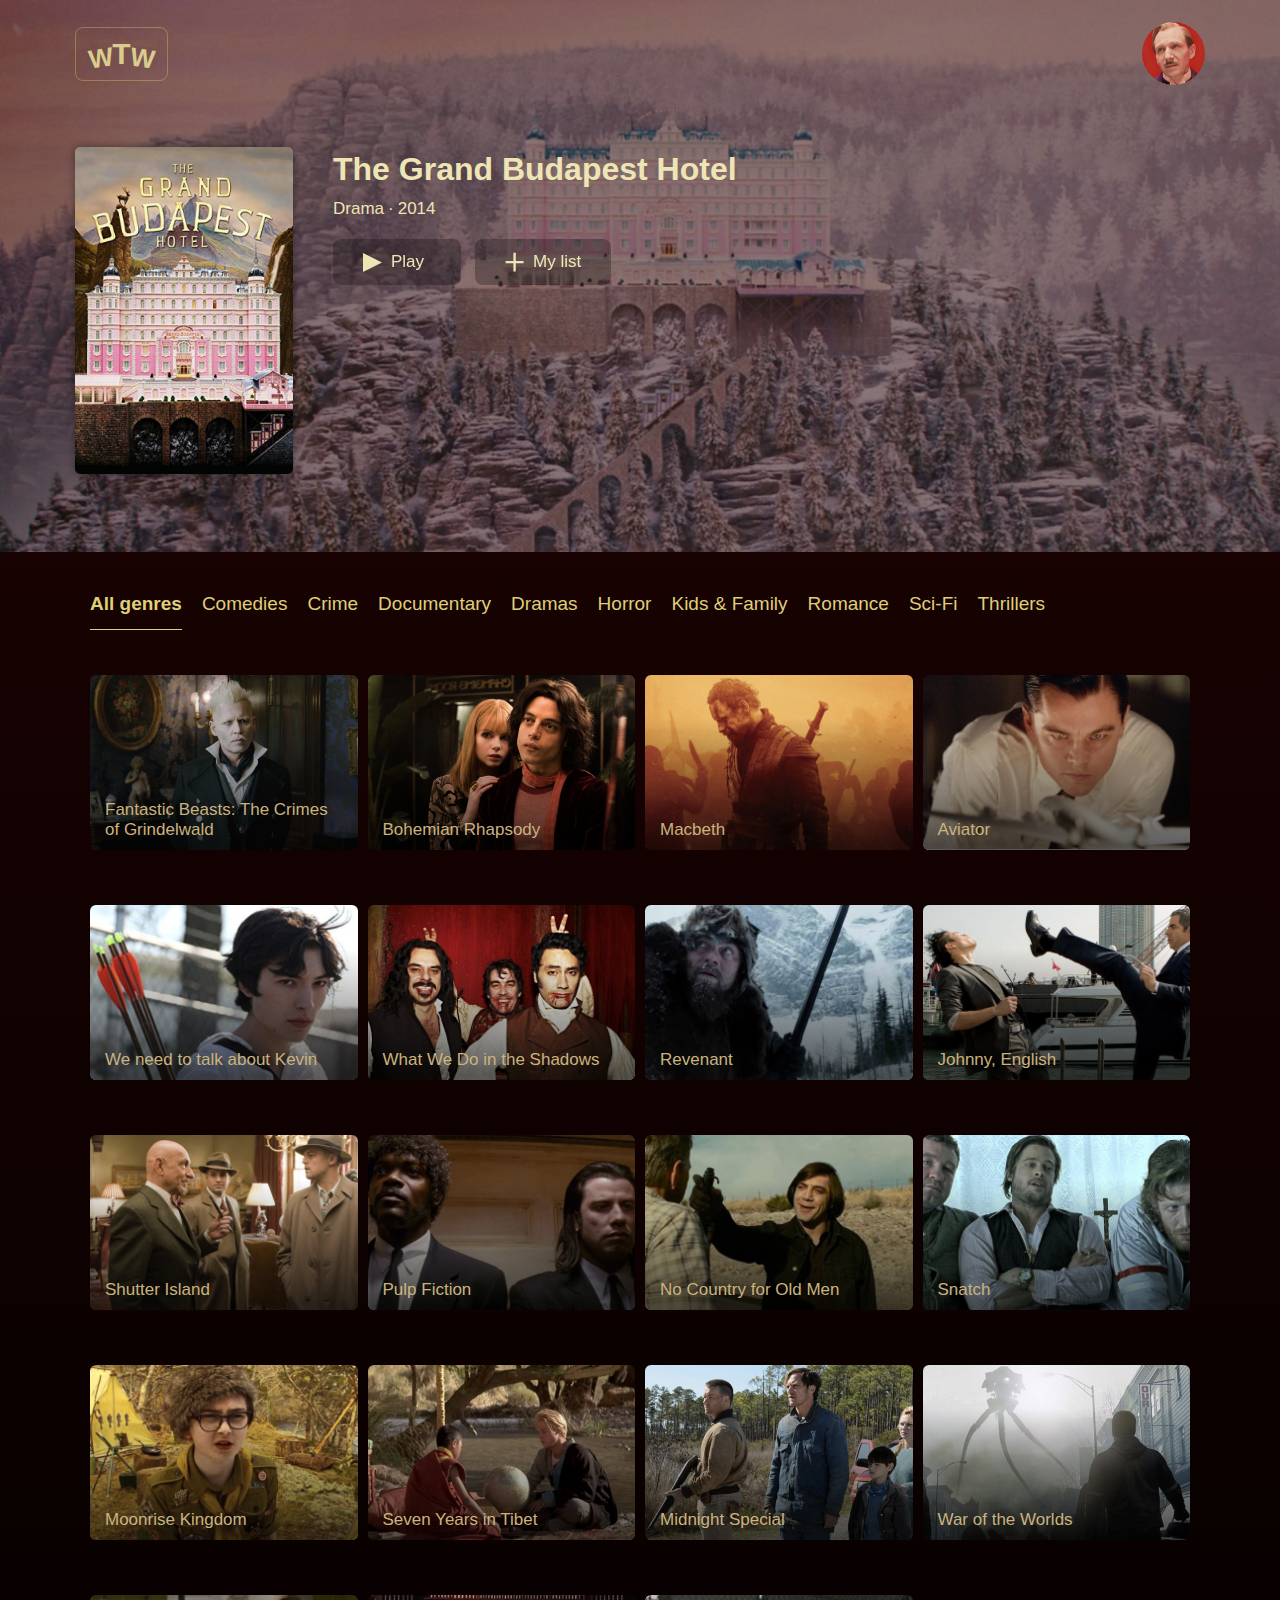
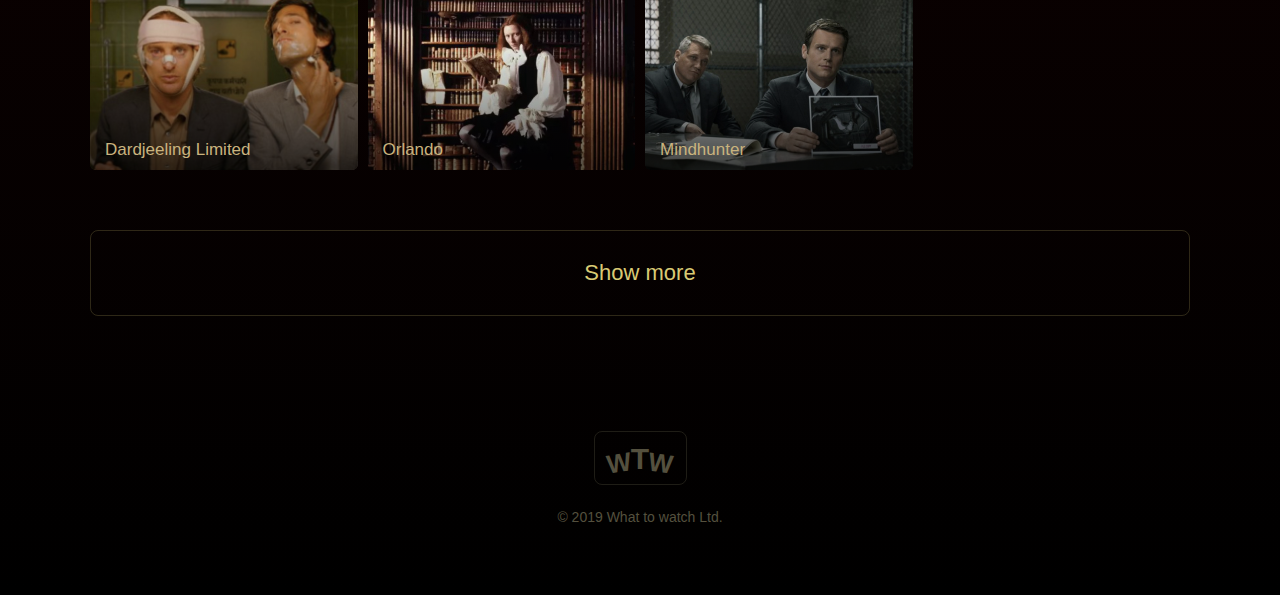
==== demos/what-to-whatch/index.html @ 5babccd8 "добавляет what-to-whatch" ====
<!DOCTYPE html>
<html lang="en">
<head>
  <meta charset="UTF-8">
  <title>WTW</title>
  <meta name="robots" content="noindex, nofollow">
  <meta name="viewport" content="width=device-width, initial-scale=1">
  <link rel="stylesheet" href="./css/main.min.css">
</head>

<body>
    <div class="visually-hidden">
      <!-- inject:svg --><svg xmlns="http://www.w3.org/2000/svg" xmlns:xlink="http://www.w3.org/1999/xlink">
        <symbol id="add" viewBox="0 0 19 20">
          <!-- Generator: Sketch 52.2 (67145) - http://www.bohemiancoding.com/sketch -->
          <title>+</title>
          <desc>Created with Sketch.</desc>
          <g id="Page-1" stroke="none" stroke-width="1" fill="none" fill-rule="evenodd">
            <polygon id="+" fill="#EEE5B5"
              points="10.777832 11.2880859 10.777832 19.5527344 8.41650391 19.5527344 8.41650391 11.2880859 0.627929688 11.2880859 0.627929688 8.92675781 8.41650391 8.92675781 8.41650391 0.662109375 10.777832 0.662109375 10.777832 8.92675781 18.5664062 8.92675781 18.5664062 11.2880859" />
          </g>
        </symbol>
        <symbol id="full-screen" viewBox="0 0 27 27">
          <path fill-rule="evenodd" clip-rule="evenodd" d="M23.8571 0H16V3.14286H23.8571V11H27V3.14286V0H23.8571Z"
            fill="#FFF9D9" fill-opacity="0.7" />
          <path fill-rule="evenodd" clip-rule="evenodd" d="M27 23.8571V16H23.8571V23.8571H16V27H23.8571H27L27 23.8571Z"
            fill="#FFF9D9" fill-opacity="0.7" />
          <path fill-rule="evenodd" clip-rule="evenodd"
            d="M0 3.14286L0 11H3.14286L3.14286 3.14286L11 3.14286V0H3.14286H0L0 3.14286Z" fill="#FFF9D9"
            fill-opacity="0.7" />
          <path fill-rule="evenodd" clip-rule="evenodd"
            d="M3.14286 27H11V23.8571H3.14286L3.14286 16H0L0 23.8571V27H3.14286Z" fill="#FFF9D9" fill-opacity="0.7" />
        </symbol>
        <symbol id="in-list" viewBox="0 0 18 14">
          <path fill-rule="evenodd" clip-rule="evenodd"
            d="M2.40513 5.35353L6.1818 8.90902L15.5807 0L18 2.80485L6.18935 14L0 8.17346L2.40513 5.35353Z" fill="#EEE5B5" />
        </symbol>
        <symbol id="pause" viewBox="0 0 14 21">
          <!-- Generator: Sketch 52.2 (67145) - http://www.bohemiancoding.com/sketch -->
          <title>Artboard</title>
          <desc>Created with Sketch.</desc>
          <g id="Artboard" stroke="none" stroke-width="1" fill="none" fill-rule="evenodd">
            <polygon id="Line" fill="#EEE5B5" fill-rule="nonzero" points="0 -1.11910481e-13 4 -1.11910481e-13 4 21 0 21" />
            <polygon id="Line" fill="#EEE5B5" fill-rule="nonzero"
              points="10 -1.11910481e-13 14 -1.11910481e-13 14 21 10 21" />
          </g>
        </symbol>
        <symbol id="play-s" viewBox="0 0 19 19" fill="none">
          <path fill-rule="evenodd" clip-rule="evenodd" d="M0 0L19 9.5L0 19V0Z" fill="#EEE5B5"/>
          </symbol>
      </svg><!-- endinject -->
    </div>

  <div id="root"></div>
  <script src="./bundle.js"></script>
</body>
</html>
---- demos/what-to-whatch/css/main.min.css ----
@charset "UTF-8";
/*! normalize.css v8.0.0 | MIT License | github.com/necolas/normalize.css */
@keyframes lds-dual-ring{0%{transform:rotate(0deg)}to{transform:rotate(360deg)}}html{line-height:1.15;-webkit-text-size-adjust:none;-moz-text-size-adjust:none;-ms-text-size-adjust:none;text-size-adjust:none;-ms-touch-action:manipulation;touch-action:manipulation}body,sub,sup{position:relative}body{font-family:"Arial","Helvetica",sans-serif;color:#000;background-color:#fff;margin:0;min-width:1000px;-webkit-font-smoothing:antialiased;-moz-osx-font-smoothing:grayscale;-webkit-tap-highlight-color:transparent;font-size:19px;line-height:23px}h1{font-size:2em;margin:.67em 0}hr{-webkit-box-sizing:content-box;box-sizing:content-box;height:0;overflow:visible}code,kbd,pre,samp{font-family:monospace,monospace;font-size:1em}a{background-color:transparent}abbr[title]{border-bottom:none;-webkit-text-decoration:underline dotted;text-decoration:underline dotted}b,strong{font-weight:bolder}small{font-size:80%}sub,sup{font-size:75%;line-height:0;vertical-align:baseline}sub{bottom:-.25em}sup{top:-.5em}img{border-style:none}button,input,optgroup,select,textarea{font-family:inherit;font-size:100%;line-height:1.15;margin:0}button,input{overflow:visible}button,select{text-transform:none}input{border-radius:0;-webkit-box-shadow:none;box-shadow:none}[type=button],[type=reset],[type=submit],button{-webkit-appearance:button}[type=button]::-moz-focus-inner,[type=reset]::-moz-focus-inner,[type=submit]::-moz-focus-inner,button::-moz-focus-inner{border-style:none;padding:0}[type=button]:-moz-focusring,[type=reset]:-moz-focusring,[type=submit]:-moz-focusring,button:-moz-focusring{outline:1px dotted ButtonText}fieldset{padding:.35em .75em .625em}legend{color:inherit;display:table;max-width:100%;white-space:normal}progress{vertical-align:baseline}textarea{overflow:auto}[type=checkbox],[type=radio],legend{-webkit-box-sizing:border-box;box-sizing:border-box;padding:0}[type=number]::-webkit-inner-spin-button,[type=number]::-webkit-outer-spin-button{height:auto}[type=search]{-webkit-appearance:textfield;outline-offset:-2px}[type=search]::-webkit-search-decoration{-webkit-appearance:none}::-webkit-file-upload-button{-webkit-appearance:button;font:inherit}details,main{display:block}summary{display:list-item}[hidden],template{display:none}:root{-webkit-box-sizing:border-box;box-sizing:border-box}*,::after,::before{-webkit-box-sizing:inherit;box-sizing:inherit;outline:0}.visually-hidden{position:absolute;width:1px;height:1px;margin:-1px;padding:0;overflow:hidden;white-space:nowrap;border:0;clip:rect(0 0 0 0);-webkit-clip-path:inset(100%);clip-path:inset(100%)}.add-review{padding-top:62px;width:520px;margin:0 auto}.add-review__text{background:#e8c3c4;border-radius:8px}.add-review__textarea{display:block;width:100%;border:0;background:0 0;resize:vertical;height:150px;min-height:150px;padding:25px;font-size:17px;color:#252525;line-height:24px}.add-review__textarea::-webkit-input-placeholder{opacity:1;color:#252525}.add-review__textarea:-ms-input-placeholder,.add-review__textarea::-ms-input-placeholder{opacity:1;color:#252525}.add-review__textarea::placeholder{opacity:1;color:#252525}.add-review__submit{display:-webkit-box;display:-ms-flexbox;display:flex;-webkit-box-pack:end;-ms-flex-pack:end;justify-content:flex-end;padding:10px 20px}.add-review__btn{display:block;padding:0;border:0;background:0 0;font-size:17px;color:#866866;letter-spacing:0;line-height:27px;font-weight:700;cursor:pointer;-webkit-transition:opacity .2s;transition:opacity .2s}.add-review__btn:hover{opacity:.5}.breadcrumbs{margin:0 20px}.breadcrumbs__list{padding:0;margin:0;list-style:none}.breadcrumbs__item,.breadcrumbs__list{display:-webkit-box;display:-ms-flexbox;display:flex}.breadcrumbs__item:not(:last-child)::after{content:'/';margin-left:5px;margin-right:5px;font-size:17px;line-height:20px}.breadcrumbs__link,.btn{text-decoration:none;color:#eee5b5;font-size:17px;line-height:20px}.breadcrumbs__link{-webkit-transition:color .2s;display:block;transition:color .2s}.breadcrumbs__link[href]:hover{color:#dfcf77}.btn{display:inline-block;vertical-align:top;border:0;background:0 0;cursor:pointer;background:rgba(0,0,0,.26);border-radius:8px;padding:13px 30px;-webkit-transition:.2s background-color,.2s -webkit-transform;transition:.2s background-color,.2s transform;transition:.2s background-color,.2s transform,.2s -webkit-transform;will-change:transform;display:-webkit-box;display:-ms-flexbox;display:flex;-webkit-box-align:center;-ms-flex-align:center;align-items:center;min-width:128px}.btn:hover{background:rgba(0,0,0,.51);-webkit-transform:scale(1.1);transform:scale(1.1)}.btn img,.btn svg{vertical-align:top;margin-right:9px}.catalog{margin-bottom:115px;max-width:1300px;width:100%;margin-left:auto;margin-right:auto;padding:0 75px}.catalog--like-this{padding-top:30px;margin-bottom:160px}.catalog__title{margin:0 0 12px;font-size:22px;line-height:26px;color:#dfcf77;font-weight:400}.catalog__genres-list{padding:25px 0;margin:0;list-style:none;display:-webkit-box;display:-ms-flexbox;display:flex;-ms-flex-wrap:wrap;flex-wrap:wrap}.catalog__genres-item{margin-right:20px;margin-bottom:20px}.catalog__genres-item--active .catalog__genres-link{font-weight:700}.catalog__genres-item--active .catalog__genres-link::after,.catalog__genres-link:hover::after,.movie-nav__item--active .movie-nav__link::after,.movie-nav__link:hover::after{display:block}.catalog__genres-item:last-child{margin-right:0}.catalog__genres-link{display:block;color:#dfcf77;text-decoration:none;position:relative;padding-bottom:15px;-webkit-transition:font-weight;transition:font-weight}.catalog__genres-link::after{content:'';position:absolute;z-index:1;left:0;right:0;height:1px;bottom:0;background:#d9cd8d;display:none}.catalog__movies-list{display:-webkit-box;display:-ms-flexbox;display:flex;-ms-flex-wrap:wrap;flex-wrap:wrap;-webkit-box-align:start;-ms-flex-align:start;align-items:flex-start;margin-bottom:60px}.catalog__movies-list:last-child{margin-bottom:0}.catalog__movies-card{width:calc((100% - 30px)/4);margin-right:10px;margin-bottom:55px}.catalog__movies-card:nth-child(4n){margin-right:0}.catalog__movies-card:nth-last-child(-n+4){margin-bottom:0}.catalog__button{display:block;width:100%;padding:29px 40px;background:0 0;border:1px solid rgba(217,202,116,.2);border-radius:8px;-webkit-transition:border-color .2s;transition:border-color .2s;font-size:22px;line-height:26px;text-align:center;color:#d9ca74;cursor:pointer}.catalog__button:hover{border-color:rgba(217,202,116,.5)}.copyright{text-align:center;font-size:14px;line-height:16px;color:#54503e}.copyright p,.sign-in__message p{margin:0}.logo__link{border:1px solid rgba(223,207,119,.36);border-radius:8px;width:93px;height:54px;color:#d9cd8d;display:-webkit-box;display:-ms-flexbox;display:flex;text-align:center;-webkit-box-align:center;-ms-flex-align:center;align-items:center;-webkit-box-pack:center;-ms-flex-pack:center;justify-content:center;font-weight:700;text-decoration:none;-webkit-transition:color .2s,border-color .2s;transition:color .2s,border-color .2s}.logo__link[href]:focus,.logo__link[href]:hover{border-color:rgba(84,80,62,.36);color:#54503e}.logo__link--light{border:1px solid rgba(84,80,62,.36);margin:0 auto 24px;color:#54503e}.logo__link--light[href]:focus,.logo__link--light[href]:hover{border-color:rgba(223,207,119,.36);color:#d9cd8d}.logo__letter{font-size:26px}.logo__letter--1{-webkit-transform:rotate(-9deg) translateY(5px);transform:rotate(-9deg) translateY(5px)}.logo__letter--2{font-size:30px}.logo__letter--3{-webkit-transform:rotate(8deg) translateY(5px);transform:rotate(8deg) translateY(5px)}.movie-card{position:relative;z-index:1;color:#eee5b5;padding-bottom:78px;background:#e1b0b2}.movie-card--full{padding-bottom:45px;min-height:100vh}.movie-card__hero{position:relative;z-index:1;min-height:555px;padding-bottom:210px}.movie-card__bg,.movie-card__bg::after{position:absolute;z-index:-1;top:0;bottom:0;left:0;right:0}.movie-card__bg::after{content:'';z-index:1;background:rgba(0,0,0,.4)}.movie-card__bg img,.movie-card__poster img{vertical-align:top;width:100%;height:100%;-o-object-fit:cover;object-fit:cover}.movie-card__bg img{-o-object-position:center top;object-position:center top;font-family:"object-fit:cover;object-position:center top"}.movie-card__head{margin-bottom:40px}.movie-card__wrap{max-width:1300px;margin-left:auto;margin-right:auto;padding:0 75px}.movie-card__info{display:-webkit-box;display:-ms-flexbox;display:flex;-webkit-box-align:start;-ms-flex-align:start;align-items:flex-start}.movie-card__poster{border-radius:5px;overflow:hidden;-webkit-box-shadow:0 0 8px 0 rgba(0,0,0,.4);box-shadow:0 0 8px 0 rgba(0,0,0,.4);width:218px;height:327px;margin-right:40px;-ms-flex-negative:0;flex-shrink:0}.movie-card__poster--big{width:273px;height:410px}.movie-card__poster--small{width:132px;height:198px;margin-left:auto;margin-right:auto;-webkit-transform:translateY(40px);transform:translateY(40px)}.movie-card__poster img{font-family:"object-fit:cover"}.movie-card__desc{-webkit-box-flex:1;-ms-flex-positive:1;flex-grow:1}.movie-card__title{font-family:"Arial Black",sans-serif;font-size:32px;line-height:45px;margin:0 0 7px}.movie-card__meta{font-size:17px;line-height:20px;margin:0 0 20px}.movie-card__genre::after{content:'·';margin-left:4px;margin-right:4px}.movie-card__buttons,.movie-card__meta{display:-webkit-box;display:-ms-flexbox;display:flex}.movie-card__button{margin-right:14px}.movie-card__button:last-child,.movie-card__reviews-col:last-child,.movie-card__text-col:last-child{margin-right:0}.movie-card__translate-top{margin-top:-170px;position:relative;z-index:2}.movie-card__nav{height:170px;display:-webkit-box;display:-ms-flexbox;display:flex;-webkit-box-orient:vertical;-webkit-box-direction:normal;-ms-flex-direction:column;flex-direction:column;-webkit-box-pack:end;-ms-flex-pack:end;justify-content:flex-end}.movie-card__text{color:#252525;width:635px;font-size:19px;line-height:27px}.movie-card__director{line-height:21px;color:rgba(0,0,0,.4)}.movie-card__starring{line-height:24px;color:rgba(0,0,0,.4)}.movie-card__row{display:-webkit-box;display:-ms-flexbox;display:flex;-webkit-box-align:start;-ms-flex-align:start;align-items:flex-start}.movie-card__text-col{width:155px;margin-right:35px}.movie-card__details-item{font-size:19px;line-height:30px}.movie-card__details-name{display:block;color:#252525;font-weight:700}.movie-card__details-value{color:#131313}.movie-card__reviews{padding-top:20px}.movie-card__reviews-col{width:calc((100% - 60px)/2);margin-right:60px;max-width:380px}.movie-card__header{position:relative}.movie-nav__list{padding:0;margin:0;list-style:none;display:-webkit-box;display:-ms-flexbox;display:flex;-ms-flex-wrap:wrap;flex-wrap:wrap}.movie-nav__item{margin-right:35px}.movie-nav__item--active .movie-nav__link{font-weight:700}.movie-nav__item:last-child{margin-right:0}.movie-nav__link{display:block;color:#eee5b5;text-decoration:none;position:relative;padding-bottom:19px}.movie-nav__link::after{content:'';position:absolute;z-index:1;left:0;right:0;height:4px;bottom:0;background:#eee5b5;display:none}.movie-rating{display:-webkit-box;display:-ms-flexbox;display:flex;-webkit-box-align:center;-ms-flex-align:center;align-items:center;padding-top:35px;padding-bottom:25px}.movie-rating__score{background:rgba(255,255,255,.24);border-radius:8px;font-size:30px;line-height:36px;color:rgba(0,0,0,.5);padding:8px 12px;margin-right:9px}.movie-rating__meta{margin:0;font-size:19px;color:rgba(0,0,0,.5);display:-webkit-box;display:-ms-flexbox;display:flex}.movie-rating__level{font-weight:700}.movie-rating__level::after{content:'·';margin-left:4px;margin-right:4px;font-weight:400}.movie-rating__count{color:#382c2a}.page-content{background-image:-webkit-gradient(linear,left top,left bottom,from(#180202),to(#000));background-image:linear-gradient(-180deg,#180202 0,#000 100%);color:#c9b37e;padding:15px 15px 70px}.page-header{display:-webkit-box;display:-ms-flexbox;display:flex;-webkit-box-align:center;-ms-flex-align:center;align-items:center;max-width:1300px;margin-left:auto;margin-right:auto;padding:22px 75px}.page-title{font-size:30px;line-height:36px;color:#dfcf77;font-weight:300;margin:0 auto}.player{position:fixed;top:0;left:0;right:0;bottom:0;z-index:1}.player__video{width:100%;height:100%;-o-object-fit:cover;font-family:"object-fit:cover";object-fit:cover}.player__exit{display:block;position:absolute;z-index:2;background:rgba(255,249,217,.12);border-radius:8px;top:37px;right:32px;border:0;font-size:17px;line-height:26px;color:#eee5b5;padding:10px 20px;width:93px;text-align:center;cursor:pointer}.player__controls{position:absolute;z-index:2;left:0;right:0;bottom:0;padding:25px}.player__controls-row{display:-webkit-box;display:-ms-flexbox;display:flex;-webkit-box-align:center;-ms-flex-align:center;align-items:center;margin-bottom:15px}.player__controls-row:last-child{margin-bottom:0}.player__time{-webkit-box-flex:1;-ms-flex-positive:1;flex-grow:1;margin-right:20px;position:relative}.player__progress{-webkit-appearance:none;width:100%;background:rgba(255,251,231,.35);border-radius:1px;border:0;height:4px;display:block}.player__progress::-moz-progress-bar{background:#d9cd8d}.player__progress::-webkit-progress-bar{background:rgba(255,251,231,.35)}.player__progress::-webkit-progress-value{background:#d9cd8d}.player__time-value{width:60px;-ms-flex-negative:0;flex-shrink:0;text-align:right;font-size:14px;color:#fff9d9}.player__full-screen{margin-left:auto}.player__play,.player__toggler{display:block;font-size:0;cursor:pointer}.player__toggler{border-radius:50%;background:#d9cd8d;position:absolute;left:0;top:50%;-webkit-transform:translate(-50%,-50%);transform:translate(-50%,-50%);width:17px;height:17px}.player__play{width:26px;height:26px;border:0;padding:0;background:0 0;-webkit-transition:.2s -webkit-transform;transition:.2s transform;transition:.2s transform,.2s -webkit-transform}.player__full-screen img,.player__full-screen svg,.player__play img,.player__play svg{vertical-align:top}.player__full-screen:hover,.player__play:hover{-webkit-transform:scale(1.1);transform:scale(1.1)}.player__name{font-size:17px;line-height:20px;font-weight:700;color:#b3ae98;margin:0 30px}.player__full-screen{font-size:0;display:block;border:0;padding:0;width:27px;height:27px;cursor:pointer;background:0 0;-webkit-transition:.2s -webkit-transform;transition:.2s transform;transition:.2s transform,.2s -webkit-transform}.rating__stars{display:-webkit-box;display:-ms-flexbox;display:flex;-webkit-box-pack:center;-ms-flex-pack:center;justify-content:center;margin-bottom:15px}.rating__input{display:none}.rating__input:checked~.rating__label::after{color:rgba(56,44,42,.36)}.rating__input:checked+.rating__label::after{color:rgba(56,44,42,.7)}.rating__label{font-size:0;line-height:0;display:block;padding-right:10px;cursor:pointer}.rating__label:last-child{padding-right:0}.rating__label::after{content:'★';display:block;font-size:32px;line-height:36px;color:rgba(56,44,42,.7);-webkit-transition:color .2s;transition:color .2s}.review{border-bottom:2px solid #e8c3c4;font-size:17px;color:#252525;line-height:24px;padding-top:20px;padding-bottom:20px;padding-right:75px;position:relative;margin-bottom:10px}.review:last-child{margin-bottom:0;border-bottom:none}.review__quote{margin:0;font-size:17px;line-height:24px}.review__text{margin:0 0 15px}.review__details{display:-webkit-box;display:-ms-flexbox;display:flex;font-size:16px;line-height:27px;color:rgba(0,0,0,.4)}.review__author{font-style:normal;font-weight:700}.review__date{-ms-flex-negative:0;flex-shrink:0}.review__date::before{content:'·';margin-left:4px;margin-right:4px}.review__rating{position:absolute;right:0;top:22px;background:rgba(255,255,255,.24);border-radius:8px;width:55px;text-align:center;font-size:19px;color:#353535;font-weight:500;line-height:25px;padding:5px}.sign-in{max-width:480px;margin:0 auto;padding-top:80px;padding-bottom:165px}.sign-in__form{margin-bottom:37px}.sign-in__fields{margin-bottom:23px}.sign-in__field{margin-bottom:3px;position:relative}.sign-in__field:last-child{margin-bottom:0}.sign-in__field--error .sign-in__input,.sign-in__field--error .sign-in__input:focus{border-color:#a8421e}.sign-in__field--error .sign-in__error-message{display:block}.sign-in__input{display:block;width:100%;background:#2b1b1b;border-radius:8px;border:1px solid transparent;font-size:30px;color:#dfcf77;line-height:44px;font-weight:300;padding:25px 20px;-webkit-transition:border-color .2s;transition:border-color .2s}.sign-in__input::-webkit-input-placeholder{opacity:1;color:rgba(223,207,119,.27)}.sign-in__input:-ms-input-placeholder,.sign-in__input::-ms-input-placeholder{opacity:1;color:rgba(223,207,119,.27)}.sign-in__input::placeholder{opacity:1;color:rgba(223,207,119,.27)}.sign-in__input:focus{border-color:#dfcf77}.sign-in__btn{display:block;width:100%;padding:24px 40px;background:0 0;border:1px solid rgba(217,205,141,.41);border-radius:8px;-webkit-transition:border-color .2s;transition:border-color .2s;font-size:30px;line-height:44px;text-align:center;color:#d9cd8d;cursor:pointer}.sign-in__btn:focus,.sign-in__btn:hover{border:1px solid rgba(217,205,141,.7)}.sign-in__reset-password{text-align:center}.sign-in__link{font-size:22px;line-height:26px;color:#574427;text-decoration:none;-webkit-transition:color .2s;transition:color .2s}.sign-in__link:focus,.sign-in__link:hover{color:#dfcf77}.sign-in__message{font-size:22px;color:#dfcf77;text-align:center;line-height:26px;margin-bottom:42px}.sign-in__error-message{font-size:22px;line-height:26px;color:#a8421e;position:absolute;z-index:1;left:calc(100% + 16px);top:50%;-webkit-transform:translateY(-50%);transform:translateY(-50%);width:200px}.small-movie-card{border-radius:6px;overflow:hidden;position:relative;-webkit-transition:.2s -webkit-transform;transition:.2s transform;transition:.2s transform,.2s -webkit-transform}.small-movie-card:hover{z-index:3;-webkit-transform:scale(1.2);transform:scale(1.2)}.small-movie-card img,.user-block__avatar img{vertical-align:top;width:100%;height:100%;-o-object-fit:cover;font-family:"object-fit:cover";object-fit:cover}.small-movie-card__image{position:relative;z-index:1;height:175px}.small-movie-card__image::after{content:'';position:absolute;z-index:1;top:0;bottom:0;left:0;right:0;background-image:-webkit-gradient(linear,left top,left bottom,color-stop(25%,transparent),color-stop(97%,rgba(0,0,0,.63)));background-image:linear-gradient(to bottom,transparent 25%,rgba(0,0,0,.63) 97%)}.small-movie-card__image video{position:absolute;top:0;left:0;width:100%;height:100%}.small-movie-card__title{position:absolute;z-index:2;left:0;right:0;bottom:0;padding:10px 15px;margin:0;font-size:17px;line-height:20px;font-weight:500}.small-movie-card__link{display:inline-block;vertical-align:top;text-decoration:none;color:inherit}.user-block{margin-left:auto}.user-block__avatar{width:63px;height:63px;overflow:hidden;border-radius:50%}.user-block__link{display:block;font-size:20px;line-height:24px;color:#dfcf77;font-weight:700;text-decoration:none;-webkit-transition:color .2s;transition:color .2s}.user-block__link:hover,.user-page{color:#c9b37e}.user-page{background-image:-webkit-gradient(linear,left top,left bottom,from(#170202),to(#0c0101));background-image:linear-gradient(-180deg,#170202 0,#0c0101 100%);padding:15px 15px 70px;min-height:100vh;display:-webkit-box;display:-ms-flexbox;display:flex;-webkit-box-orient:vertical;-webkit-box-direction:normal;-ms-flex-direction:column;flex-direction:column}.user-page__head{margin-bottom:40px;width:100%;position:relative}.user-page__content{-webkit-box-flex:1;-ms-flex-positive:1;flex-grow:1;width:100%}.user-page__title{position:absolute;left:200px;right:200px;text-align:center;top:50%;-webkit-transform:translateY(-50%);transform:translateY(-50%)}.loader{display:inline-block;width:80px;height:80px;position:absolute;left:50%;transform:translate(-50%,0);}.loader:after{content:" ";display:block;width:64px;height:64px;margin:8px;border-radius:50%;border:6px solid #dfcf77;border-color:#dfcf77 transparent;animation:lds-dual-ring 1.2s linear infinite}
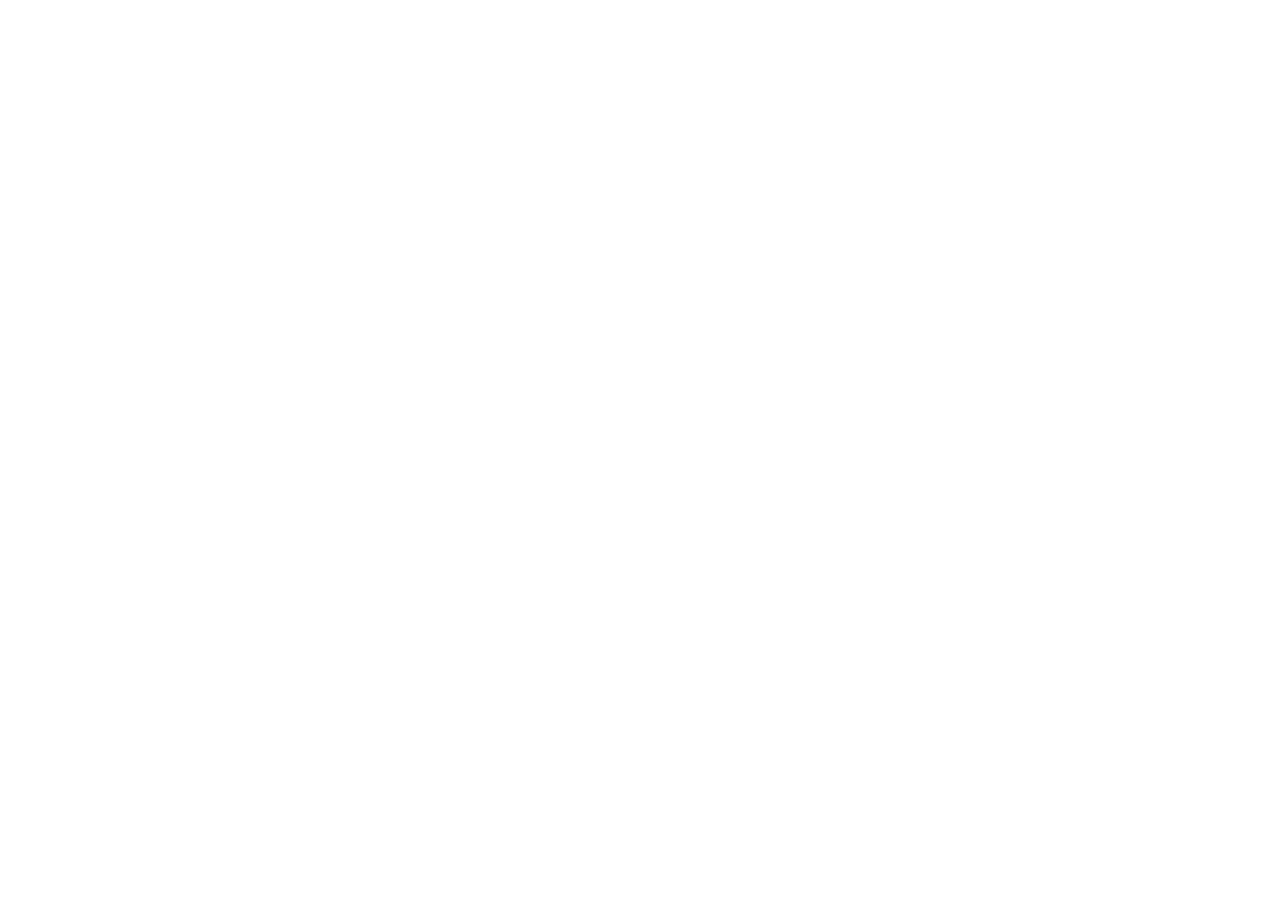
==== commit 39677e59: "Корректирует что посмотреть" ====
--- a/demos/what-to-whatch/index.html
+++ b/demos/what-to-whatch/index.html
@@ -5,7 +5,7 @@
   <title>WTW</title>
   <meta name="robots" content="noindex, nofollow">
   <meta name="viewport" content="width=device-width, initial-scale=1">
-  <link rel="stylesheet" href="./css/main.min.css">
+  <link rel="stylesheet" href="css/main.min.css">
 </head>
 
 <body>
@@ -52,6 +52,6 @@
     </div>
 
   <div id="root"></div>
-  <script src="./bundle.js"></script>
+  <script src="bundle.js"></script>
 </body>
 </html>
